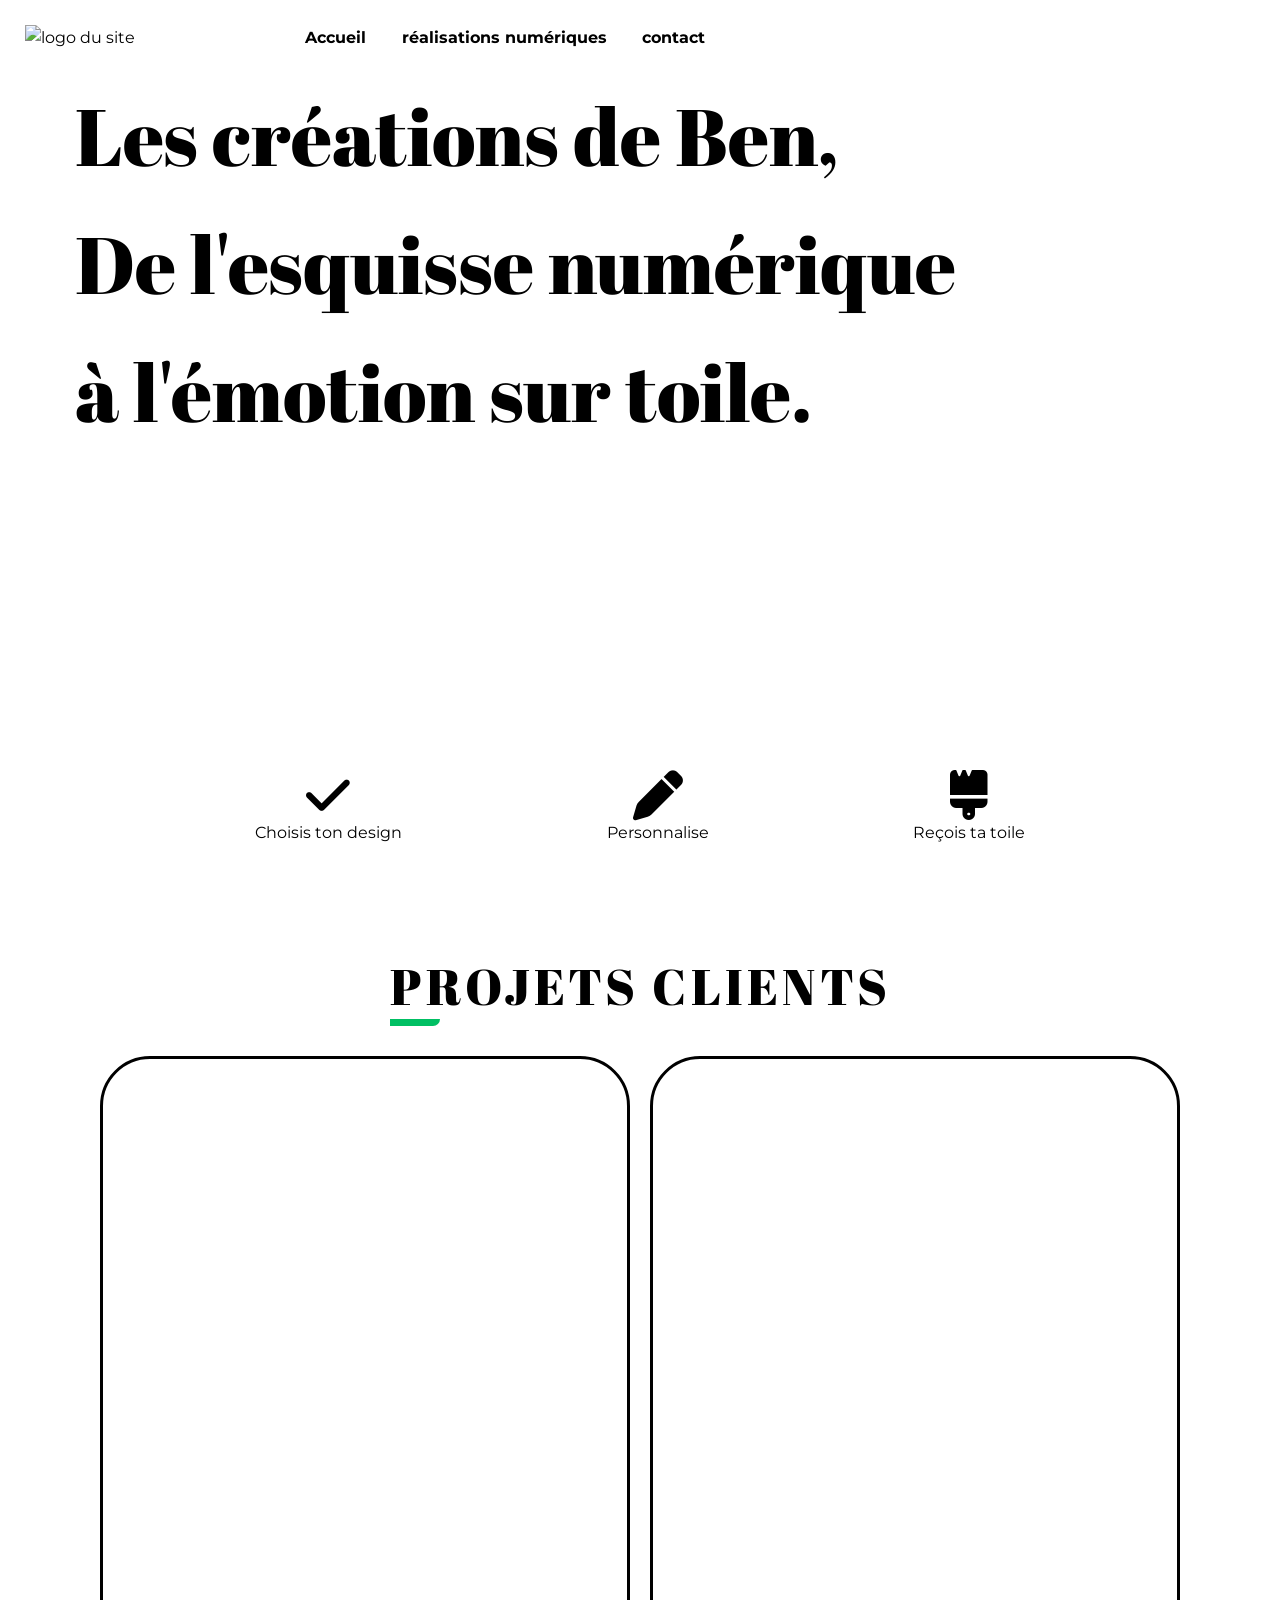
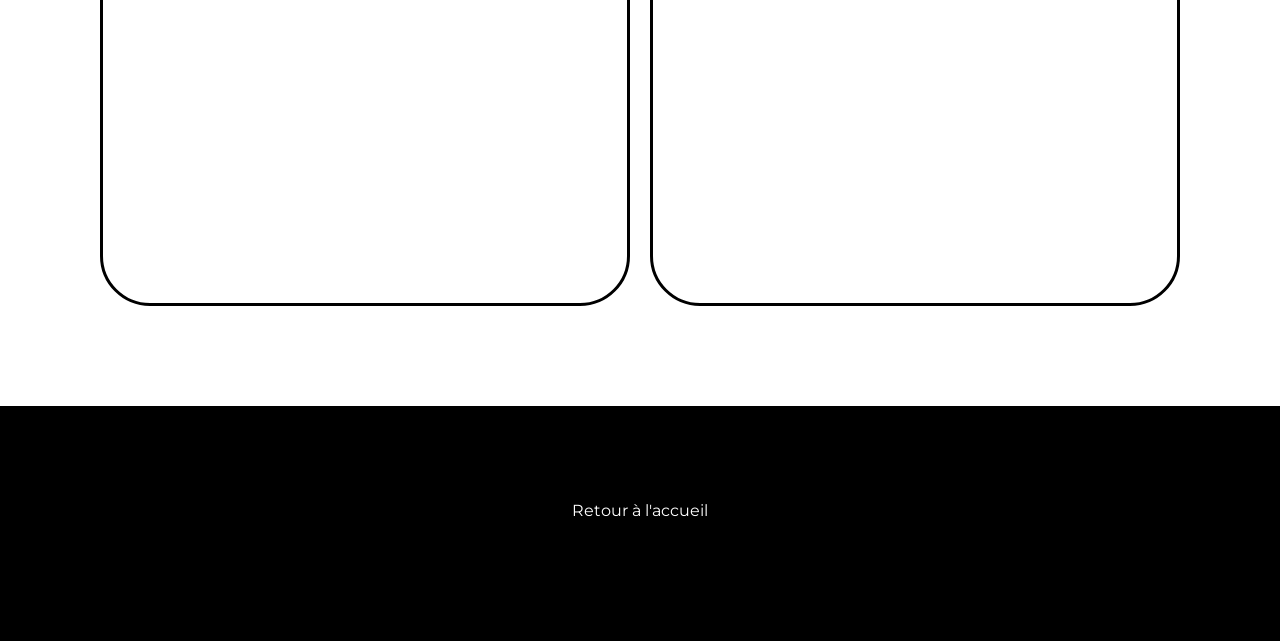
==== index.html @ 36daacd3 "Add files via upload" ====
<!DOCTYPE html>
<html lang="fr">
<head>
        <link rel="stylesheet" href="https://cdnjs.cloudflare.com/ajax/libs/font-awesome/6.5.1/css/all.min.css">
        <link rel="stylesheet" href="style.css"> 
        <title>Les-création-de-Ben</title>
        <meta charset='utf-8'>
        <meta name="viewport" content="width=device-width,initial-scale=1.0">
<body>
    <section class="top-page">
        <header class="header">
             <img src="imgs/logo.png" alt="logo du site">
             <nav class="nav1">
                <li><a href="index.html"> Accueil</a></li>
                <li><a href="real.html"> réalisations numériques</a></li>
                <li><a href="contact.html">contact</a></li>
            </nav>
    </header>
        <div class="landing-page">
               <h1 class="big-title">Les créations de Ben, <br>De l'esquisse numérique <br> à l'émotion sur toile.</h1>
        </div>

    </section>
     
<section class="service">
    <div class="service-item">
        <i class="fa-solid fa-check delivery-icon" style="color: rgb(0, 0, 0);"></i>
        <p>Choisis ton design</p>
    </div>
    <div class="service-item">
        <i class="fa-solid fa-pen delivery-icon" style="color: rgb(0, 0, 0);"></i>
        <p> Personnalise</p>
    </div>
    <div class="service-item">
        <i class="fa-solid fa-brush delivery-icon" style="color: rgb(0, 0, 0);"></i>
        <p>Reçois ta toile</p>
    </div>
</section>

<section class="customer">
    <h2 class="section-title">
        Projets clients
    </h2>
    <div class="customer-pro">
        <a class="toile soleil-toile"> 
            <div class="description">
                <h3>Éclat Solaire</h3>
                 <p>Création numérique sur toile - 2024</p>
    </div>
    </a>
<a  class="toile masque-toile">
    <div class="description">
        <h3>Le masque</h3>
        <p>Création numérique sur toile - 2022</p>
    </div>
</a>
</section>
  <footer class="footer">
        <a href="index.html" class="btn-back">Retour à l'accueil</a>
        <p>&copy; 2026 Les Créations de Ben</p>
    </footer>
</body>
</html>
---- style.css ----
@import url('https://fonts.googleapis.com/css2?family=Montserrat:ital,wght@0,100..900;1,100..900&display=swap');
@import url('https://fonts.googleapis.com/css2?family=Abril+Fatface&family=Montserrat:ital,wght@0,100..900;1,100..900&display=swap');
*{
    font-family: 'Montserrat';
}
body{
    margin: 0px;
     background: url("../imgs/bg.png");

}
/*tete de page*/
header.header{
    display:flex;
    align-items: center;
}
section.top-page{
    height: 80vh;
    background-size: cover;
    padding: 25px;
}
header img {
    width: 250px;
}

/* menu navigation*/

nav.nav1{
    display: flex;
    justify-content: space-between;
    list-style: none;
    width: 400px;
    margin-left: 30px ;

}
.nav1 li a {
    text-decoration: none;
    color: black;
    font-weight: bold;
    transition: 0.3s;
}

.nav1 li a:hover {
    color: #00bf63; /* Couleur au survol */
}

/* Pour enlever les points même si le navigateur force le style <li> */
.nav1 li {
    list-style-type: none;
}


/* landing page*/
.big-title{
    color: black;
    font-family: 'Abril FatFace', cursive ;
    font-size: 80px;
    font-weight: 100;
}
.landing-page{
     padding: 20px 50px;
}

/* services*/
.service{
    display: flex;
    justify-content: space-evenly;
    margin: 50px;
}
.delivery-icon{
    font-size: 50px;
}
.service-item{
    display: flex;
    flex-direction: column;
    align-items: center;

}
/* Projet clients*/
.section-title{
    font-size: 50px;
    font-family: "Abril FatFace", cursive;
    font-weight: 100;
    position: relative;
}
.section-title::before{
    content: "";
    position: absolute;
    background-color: #00bf63;
    width: 50px;
    height: 7px;
    bottom: 0;
    border-bottom-right-radius: 20px;
}
.customer{
    margin: 100px;
}
.customer-pro{
    min-height: 850px;
    display: flex;
    flex-wrap: wrap;
    background-size: cover;
    background-position: center;
    background-repeat: no-repeat;
    background-size: contain;
    gap: 20px; /* Espace entre les deux toiles */
    position: relative;
  
}
.toile{
    flex: 1; /* Chaque image prend la moitié de la place */
    background-size: cover;
    background-position: center;
    transition: transform 0.3s;
    border-radius: 50px;
    border: #000 solid;
    position: relative; /* Indispensable pour placer la description en bas */
    display: block;
    overflow: hidden;
    text-decoration: none; /* Enlève le soulignement du lien */

    
}
.toile:hover {
    transform: scale(1.02); /* Agrandi très légèrement la toile */
    box-shadow: 0 10px 20px rgba(0,0,0,0.2); /* Ajoute une ombre portée */
}
.soleil-toile{
    background-image:url(../imgs/soleil-toile.jpg);
}
.masque-toile{
    background-image:url(../imgs/masque-toile.jpg);
}

.toile-details{
    background-color: #FFFFFFDF;
    position: absolute;
    bottom: 0;

}
    /* Le conteneur de la description */
.description {
    position: absolute;
    bottom: 0;
    left: 0;
    right: 0;
    background: rgba(0, 0, 0, 0.7); /* Fond noir semi-transparent */
    color: white;
    padding: 20px;
    opacity: 0; /* Caché par défaut */
    transition: opacity 0.3s ease;
    text-align: center;
}

/* On affiche la description au survol de la toile */
.toile:hover .description {
    opacity: 1;
}
/* Réal numérique*/
/* --- CONFIGURATION GLOBALE --- */

* {
    margin: 0;
    padding: 0;
    box-sizing: border-box;
}

body {
    font-family: 'Segoe UI', Roboto, sans-serif;
    background-color: var(--bg-dark);
    color: var(--white);
    line-height: 1.6;
    scroll-behavior: smooth;
}



/* Barre de catégories collante */
.sub-nav {
    display: flex;
    justify-content: center;
    gap: 30px;
    padding: 15px;
    background: #1a1a1a;
    position: sticky;
    top: 0;
    z-index: 1000;
    border-bottom: 1px solid #333;
}

.sub-nav a {
    text-decoration: none;
    color:rgb(88, 88, 88) ;
    font-weight: bold;
    font-size: 1rem;
    text-transform: uppercase;
    letter-spacing: 1px;
}

.sub-nav a:hover { color: #00bf63; }

/* --- GRILLE DE LA GALERIE --- */
h2 {
    text-align: center;
    margin: 60px 0 30px;
    font-weight: 300;
    text-transform: uppercase;
    letter-spacing: 4px;
}

.galerie-num {
    display: grid;
    grid-template-columns: repeat(auto-fill, minmax(280px, 1fr));
    gap: 20px;
    padding: 0 5% 40px;
    max-width: 1400px;
    margin: 0 auto;
}

.art-card {
    position: relative;
    background: var(--card-bg);
    border-radius: 50%;
    overflow: hidden;
    aspect-ratio: 1 / 1;
    border: #000 solid 5px;
}

.art-card img {
    width: 100%;
    height: 100%;
    object-fit: cover;
    transition: transform 0.6s cubic-bezier(0.25, 1, 0.5, 1);
}

.art-card:hover img {
    transform: scale(1.1);
}

/* --- OVERLAY --- */
.overlay {
    position: absolute;
    inset: 0;
    background: rgba(0, 0, 0, 0.7);
    display: flex;
    justify-content: center;
    align-items: center;
    opacity: 0;
    transition: opacity 0.4s ease;
}

.art-card:hover .overlay {
    opacity: 1;
}

.overlay span {
    border: 1px solid white;
    padding: 10px 20px;
    color:white;
    font-size: 0.8rem;
    text-transform: uppercase;
}

/* --- FOOTER --- */
.footer {
    text-align: center;
    padding: 80px 20px;
    background: #000;
}

.btn-back {
    display: inline-block;
    padding: 12px 30px;
    border: 1px solid var(--accent);
    color: white;
    text-decoration: none;
    border-radius: 2px;
    transition: 0.3s;
}

.btn-back:hover {
    background: var(--accent);
    color: #000;
}

/* --- RESPONSIVE --- */
@media (max-width: 768px) {
    .nav1 { display: none; } /* On cache le menu haut sur mobile pour simplifier */
    .galerie-num { grid-template-columns: repeat(auto-fill, minmax(160px, 1fr)); gap: 10px; }
}

/*contact/

/* --- PAGE CONTACT --- */
.contact-container {
    max-width: 900px;
    margin: 0 auto;
    padding: 40px 5%;
    text-align: center;
}

.contact-intro {
    color: var(--gray);
    margin-bottom: 40px;
}

.contact-flex {
    display: flex;
    gap: 50px;
    text-align: left;
    background: var(--card-bg);
    padding: 30px;
    border-radius: 8px;
}

/* Formulaire */
.contact-form {
    flex: 2;
}

.form-group {
    margin-bottom: 20px;
}

.form-group label {
    display: block;
    margin-bottom: 5px;
    font-size: 0.9rem;
    color: var(--accent);
}

.form-group input, 
.form-group textarea {
    width: 100%;
    padding: 12px;
    background: #2a2a2a;
    border: 1px solid #444;
    color: white;
    border-radius: 4px;
    font-family: inherit;
}

.btn-submit {
    background: var(--accent);
    color: #000;
    border: none;
    padding: 12px 25px;
    font-weight: bold;
    cursor: pointer;
    border-radius: 4px;
    transition: 0.3s;
}

.btn-submit:hover {
    background: white;
}

/* Infos de droite */
.contact-info {
    flex: 1;
    border-left: 1px solid #333;
    padding-left: 30px;
}

.contact-info h3 {
    margin-bottom: 20px;
    font-size: 1.2rem;
}

.social-links {
    display: flex;
    flex-direction: column;
    gap: 15px;
}

.social-links a {
    color: rgb(0, 0, 0);
    text-decoration: none;
    font-size: 1rem;
    transition: 0.3s;
}

.social-links a:hover {
    color: #00bf63;
}

.social-links i {
    margin-right: 10px;
    color: var(--accent);
}

/* Mobile */
@media (max-width: 768px) {
    .contact-flex {
        flex-direction: column;
    }
    .contact-info {
        border-left: none;
        border-top: 1px solid #333;
        padding-left: 0;
        padding-top: 30px;
    }
}
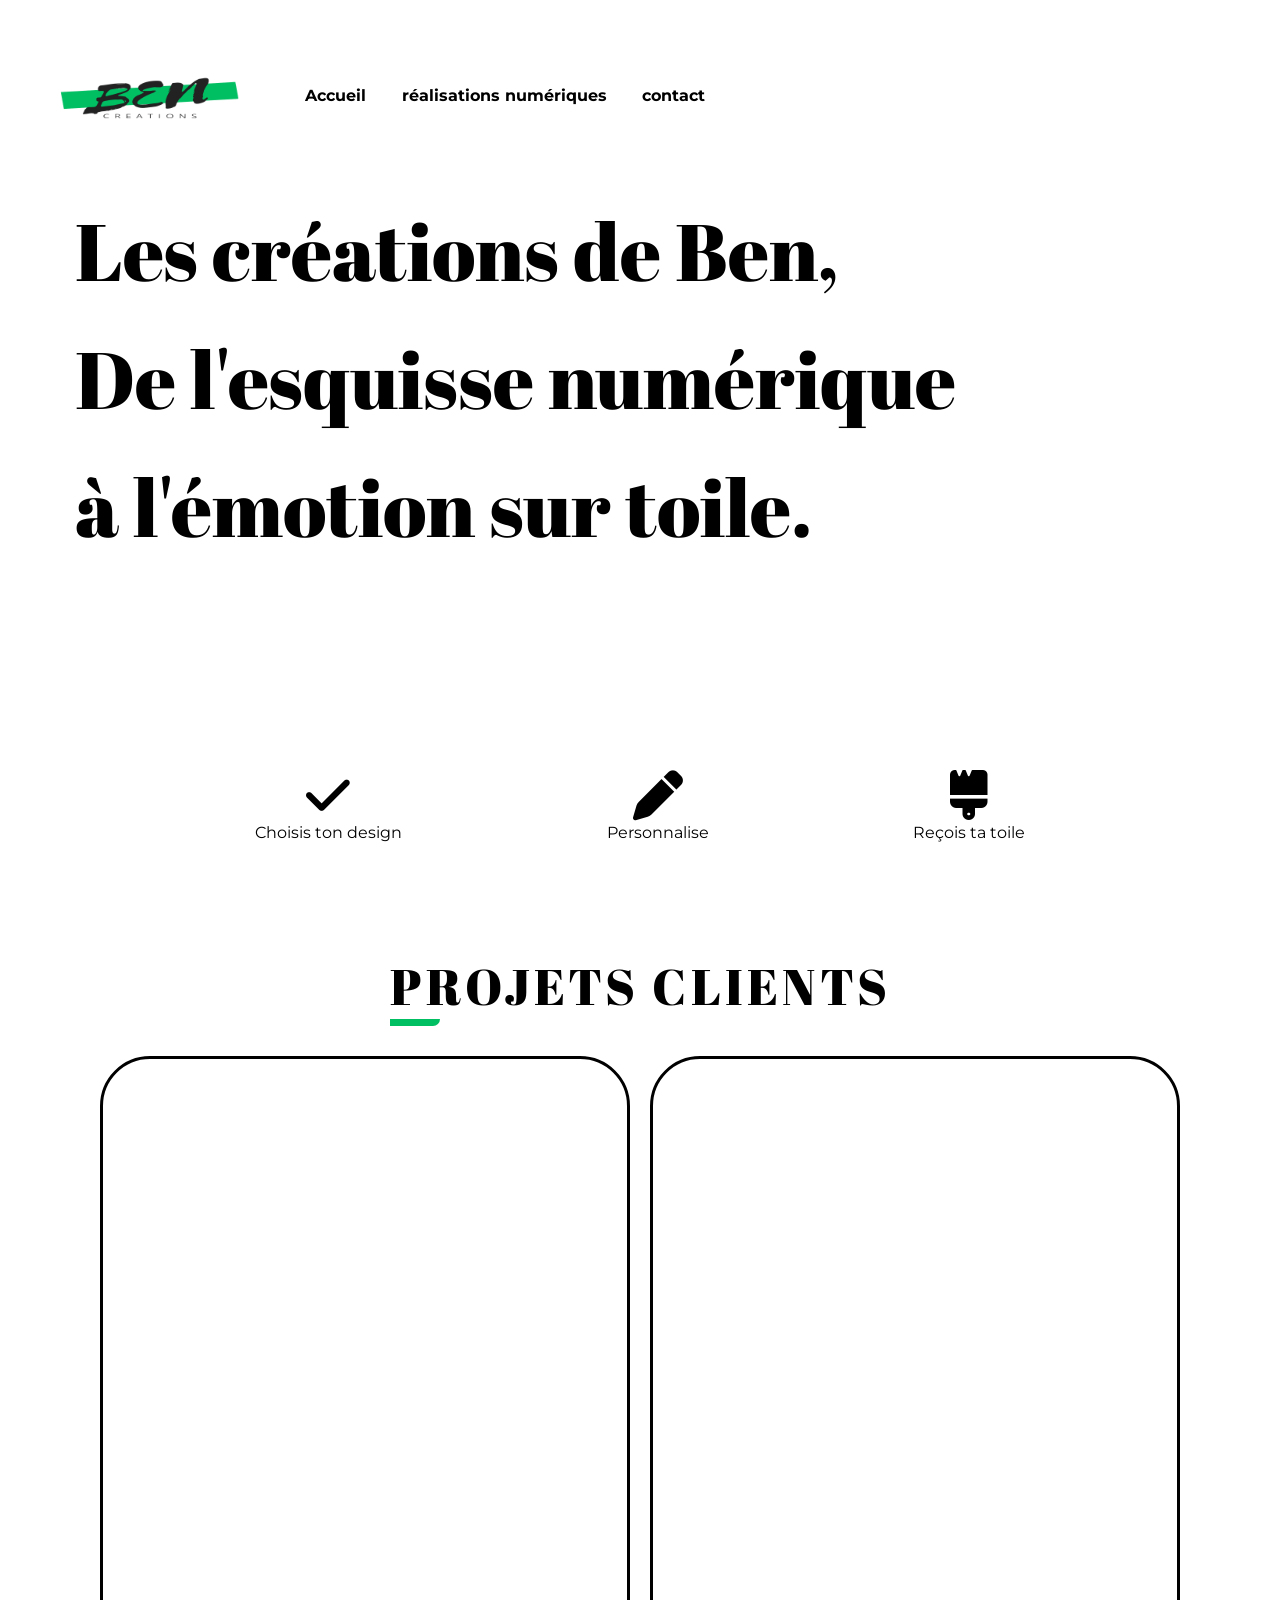
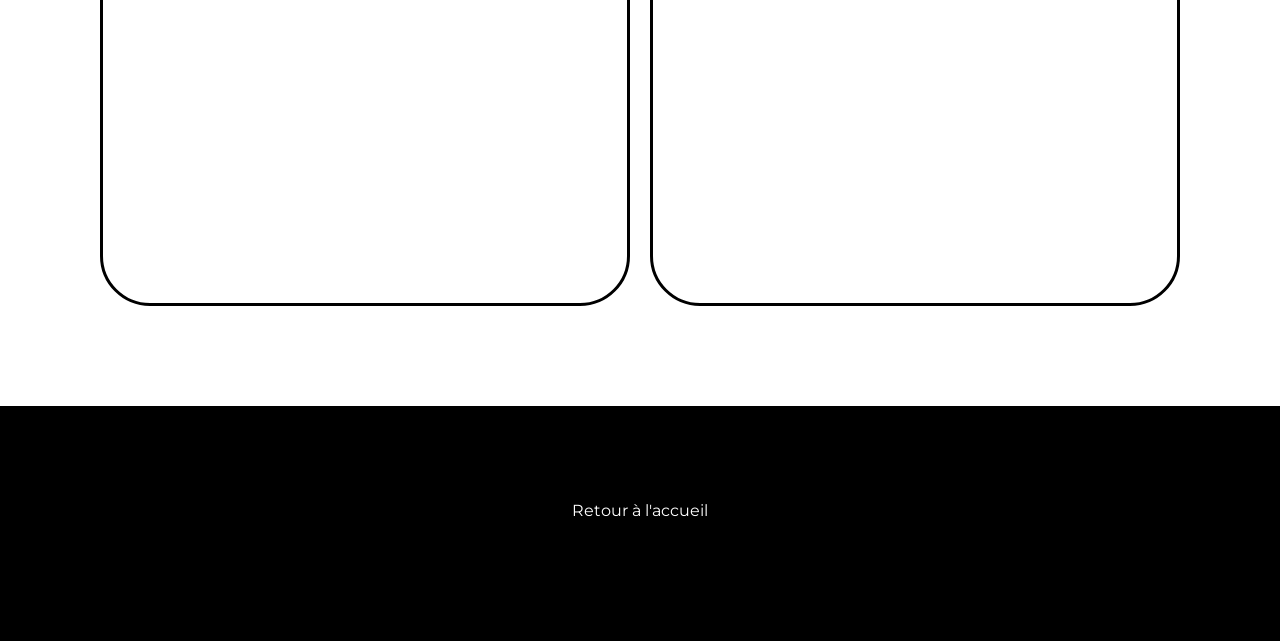
==== commit 9c80f38b: "Add files via upload" ====
--- a/index.html
+++ b/index.html
@@ -9,7 +9,7 @@
 <body>
     <section class="top-page">
         <header class="header">
-             <img src="imgs/logo.png" alt="logo du site">
+             <img src="logo.png" alt="logo du site">
              <nav class="nav1">
                 <li><a href="index.html"> Accueil</a></li>
                 <li><a href="real.html"> réalisations numériques</a></li>
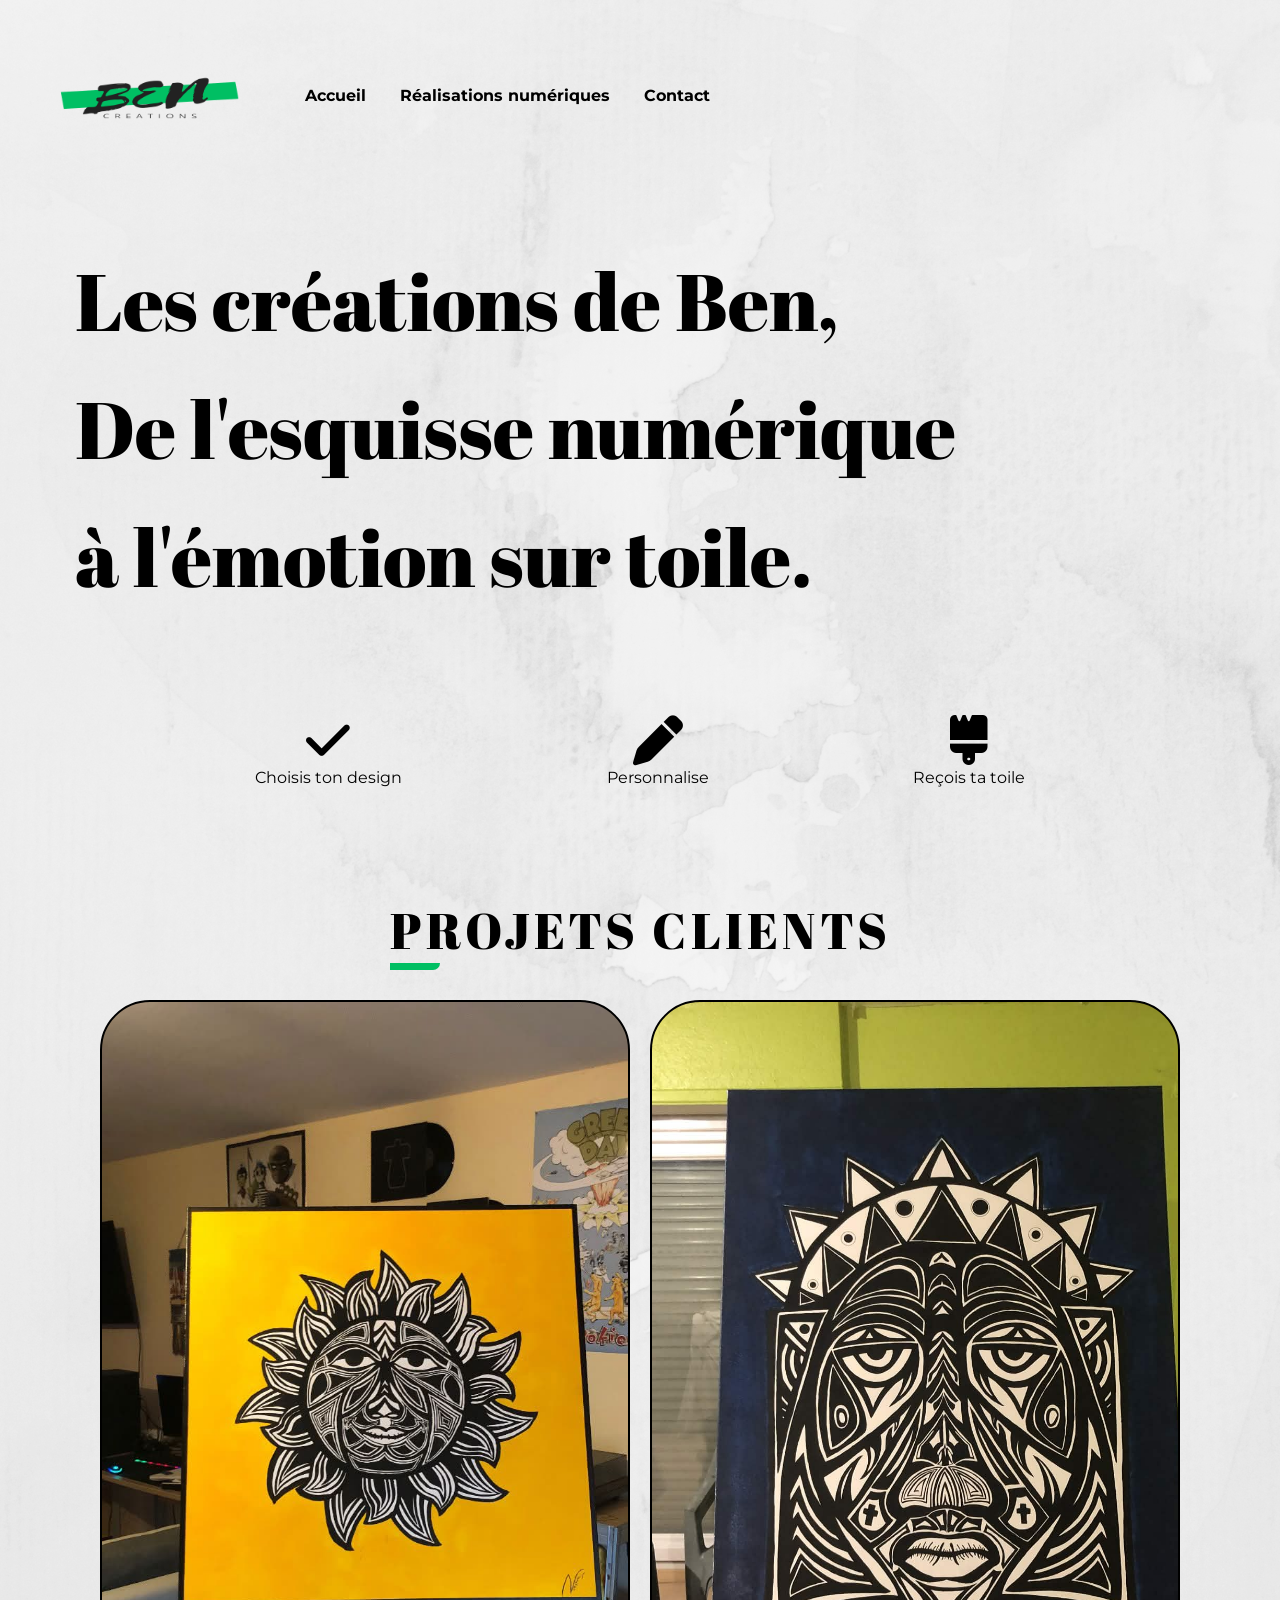
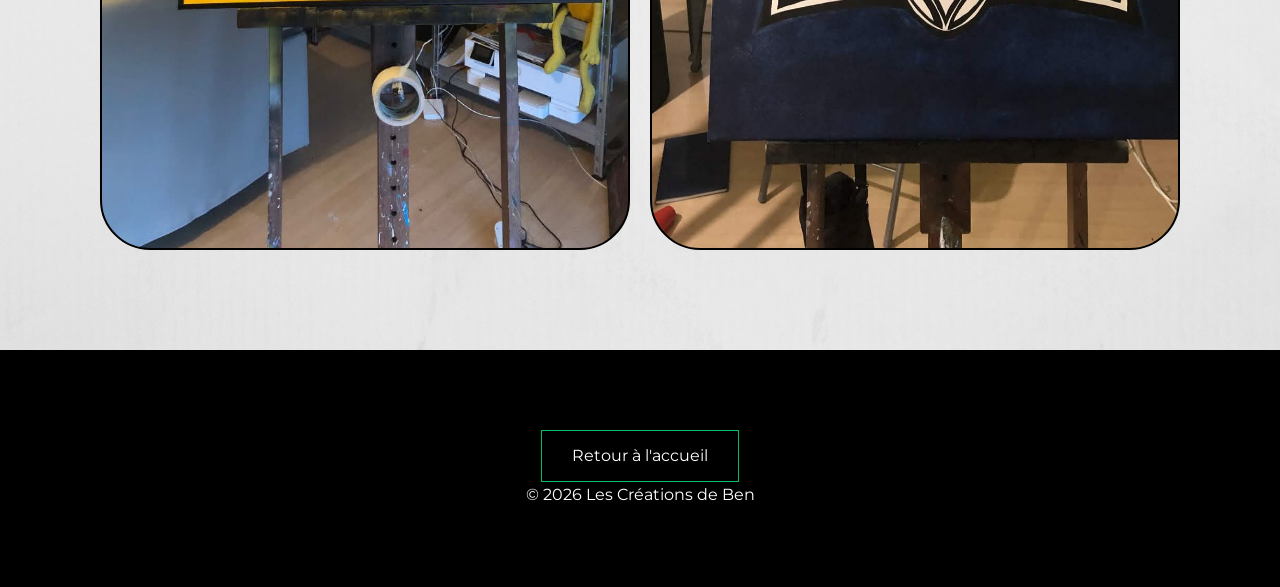
==== commit 3deb47a4: "Add files via upload" ====
--- a/index.html
+++ b/index.html
@@ -1,63 +1,65 @@
 <!DOCTYPE html>
 <html lang="fr">
 <head>
-        <link rel="stylesheet" href="https://cdnjs.cloudflare.com/ajax/libs/font-awesome/6.5.1/css/all.min.css">
-        <link rel="stylesheet" href="style.css"> 
-        <title>Les-création-de-Ben</title>
-        <meta charset='utf-8'>
-        <meta name="viewport" content="width=device-width,initial-scale=1.0">
-<body>
-    <section class="top-page">
-        <header class="header">
-             <img src="logo.png" alt="logo du site">
-             <nav class="nav1">
-                <li><a href="index.html"> Accueil</a></li>
-                <li><a href="real.html"> réalisations numériques</a></li>
-                <li><a href="contact.html">contact</a></li>
-            </nav>
+    <meta charset='utf-8'>
+    <meta name="viewport" content="width=device-width, initial-scale=1.0">
+    <title>Les Créations de Ben</title>
+    <link rel="stylesheet" href="https://cdnjs.cloudflare.com/ajax/libs/font-awesome/6.5.1/css/all.min.css">
+    <link rel="stylesheet" href="style.css"> 
+</head> <body>
+
+    <header class="header">
+        <img src="logo.png" alt="Logo Les Créations de Ben">
+        <nav class="nav1">
+            <ul> <li><a href="index.html">Accueil</a></li>
+                <li><a href="real.html">Réalisations numériques</a></li>
+                <li><a href="contact.html">Contact</a></li>
+            </ul>
+        </nav>
     </header>
-        <div class="landing-page">
-               <h1 class="big-title">Les créations de Ben, <br>De l'esquisse numérique <br> à l'émotion sur toile.</h1>
-        </div>
 
-    </section>
-     
-<section class="service">
-    <div class="service-item">
-        <i class="fa-solid fa-check delivery-icon" style="color: rgb(0, 0, 0);"></i>
-        <p>Choisis ton design</p>
-    </div>
-    <div class="service-item">
-        <i class="fa-solid fa-pen delivery-icon" style="color: rgb(0, 0, 0);"></i>
-        <p> Personnalise</p>
-    </div>
-    <div class="service-item">
-        <i class="fa-solid fa-brush delivery-icon" style="color: rgb(0, 0, 0);"></i>
-        <p>Reçois ta toile</p>
-    </div>
-</section>
+    <main> <section class="top-page">
+            <div class="landing-page">
+                <h1 class="big-title">Les créations de Ben, <br>De l'esquisse numérique <br> à l'émotion sur toile.</h1>
+            </div>
+        </section>
+         
+        <section class="service">
+            <div class="service-item">
+                <i class="fa-solid fa-check delivery-icon" aria-hidden="true"></i>
+                <p>Choisis ton design</p>
+            </div>
+            <div class="service-item">
+                <i class="fa-solid fa-pen delivery-icon" aria-hidden="true"></i>
+                <p>Personnalise</p>
+            </div>
+            <div class="service-item">
+                <i class="fa-solid fa-brush delivery-icon" aria-hidden="true"></i>
+                <p>Reçois ta toile</p>
+            </div>
+        </section>
 
-<section class="customer">
-    <h2 class="section-title">
-        Projets clients
-    </h2>
-    <div class="customer-pro">
-        <a class="toile soleil-toile"> 
-            <div class="description">
-                <h3>Éclat Solaire</h3>
-                 <p>Création numérique sur toile - 2024</p>
-    </div>
-    </a>
-<a  class="toile masque-toile">
-    <div class="description">
-        <h3>Le masque</h3>
-        <p>Création numérique sur toile - 2022</p>
-    </div>
-</a>
-</section>
-  <footer class="footer">
+        <section class="customer">
+            <h2 class="section-title">Projets clients</h2>
+            <div class="customer-pro">
+                <a href="#" class="toile soleil-toile"> 
+                    <div class="description">
+                        <h3>Éclat Solaire</h3>
+                        <p>Création numérique sur toile - 2024</p>
+                    </div>
+                </a> <a href="#" class="toile masque-toile">
+                    <div class="description">
+                        <h3>Le masque</h3>
+                        <p>Création numérique sur toile - 2022</p>
+                    </div>
+                </a> </div>
+        </section>
+    </main>
+
+    <footer class="footer">
         <a href="index.html" class="btn-back">Retour à l'accueil</a>
         <p>&copy; 2026 Les Créations de Ben</p>
     </footer>
+
 </body>
 </html>
--- a/style.css
+++ b/style.css
@@ -1,37 +1,59 @@
+/* ==========================================
+   1. VARIABLES & POLICES
+   ========================================== */
 @import url('https://fonts.googleapis.com/css2?family=Montserrat:ital,wght@0,100..900;1,100..900&display=swap');
-@import url('https://fonts.googleapis.com/css2?family=Abril+Fatface&family=Montserrat:ital,wght@0,100..900;1,100..900&display=swap');
-*{
-    font-family: 'Montserrat';
-}
-body{
-    margin: 0px;
-     background: url("../imgs/bg.png");
-
-}
-/*tete de page*/
-header.header{
-    display:flex;
+@import url('https://fonts.googleapis.com/css2?family=Abril+Fatface&display=swap');
+
+:root {
+    --accent: #00bf63;
+    --bg-dark: #1a1a1a;
+    --white: #ffffff;
+    --card-bg: #2a2a2a;
+    --gray: #888888;
+}
+
+* {
+    margin: 0;
+    padding: 0;
+    box-sizing: border-box;
+    font-family: 'Montserrat', sans-serif;
+}
+
+body {
+    background: url("bg.png");
+    color: black;
+    line-height: 1.6;
+    scroll-behavior: smooth;
+}
+
+/* ==========================================
+   2. HEADER & NAVIGATION (index/real/contact)
+   ========================================== */
+header.header {
+    display: flex;
     align-items: center;
-}
-section.top-page{
-    height: 80vh;
-    background-size: cover;
     padding: 25px;
 }
+
 header img {
     width: 250px;
 }
 
-/* menu navigation*/
-
-nav.nav1{
+nav.nav1 {
     display: flex;
     justify-content: space-between;
     list-style: none;
+}
+
+.nav1 li {
+    list-style-type: none;
+    display: inline ;
     width: 400px;
-    margin-left: 30px ;
-
-}
+    margin-left: 30px;
+    
+
+}
+
 .nav1 li a {
     text-decoration: none;
     color: black;
@@ -40,141 +62,122 @@
 }
 
 .nav1 li a:hover {
-    color: #00bf63; /* Couleur au survol */
-}
-
-/* Pour enlever les points même si le navigateur force le style <li> */
-.nav1 li {
-    list-style-type: none;
-}
-
-
-/* landing page*/
-.big-title{
-    color: black;
-    font-family: 'Abril FatFace', cursive ;
+    color: #00bf63;
+}
+
+/* ==========================================
+   3. PAGE D'ACCUEIL (Index)
+   ========================================== */
+.top-page {
+    display: flex;
+    align-items: center;      
+    justify-content: flex-start; 
+    background-size: cover;
+    padding: 25px;
+}
+.top-page-content{
+    display: flex;
+    align-items: center;      
+    justify-content: flex-start; 
+    background-size: cover;
+    padding: 25px;
+}
+
+.landing-page {
+    padding: 20px 50px;
+}
+
+.big-title {
+    font-family: 'Abril Fatface', cursive;
     font-size: 80px;
     font-weight: 100;
 }
-.landing-page{
-     padding: 20px 50px;
-}
-
-/* services*/
-.service{
+
+/* Services */
+.service {
     display: flex;
     justify-content: space-evenly;
     margin: 50px;
 }
-.delivery-icon{
-    font-size: 50px;
-}
-.service-item{
+
+.service-item {
     display: flex;
     flex-direction: column;
     align-items: center;
-
-}
-/* Projet clients*/
-.section-title{
+}
+
+.delivery-icon {
     font-size: 50px;
-    font-family: "Abril FatFace", cursive;
+}
+
+/* Projets clients */
+.customer {
+    margin: 100px;
+}
+
+.section-title {
+    font-size: 50px;
+    font-family: "Abril Fatface", cursive;
     font-weight: 100;
     position: relative;
 }
-.section-title::before{
+
+.section-title::before {
     content: "";
     position: absolute;
-    background-color: #00bf63;
+    background-color: var(--accent);
     width: 50px;
     height: 7px;
     bottom: 0;
     border-bottom-right-radius: 20px;
 }
-.customer{
-    margin: 100px;
-}
-.customer-pro{
+
+.customer-pro {
     min-height: 850px;
     display: flex;
     flex-wrap: wrap;
+    gap: 20px;
+}
+
+.toile {
+    flex: 1;
     background-size: cover;
     background-position: center;
-    background-repeat: no-repeat;
-    background-size: contain;
-    gap: 20px; /* Espace entre les deux toiles */
+    border-radius: 50px;
+    border: 2px solid #000;
     position: relative;
-  
-}
-.toile{
-    flex: 1; /* Chaque image prend la moitié de la place */
-    background-size: cover;
-    background-position: center;
-    transition: transform 0.3s;
-    border-radius: 50px;
-    border: #000 solid;
-    position: relative; /* Indispensable pour placer la description en bas */
     display: block;
     overflow: hidden;
-    text-decoration: none; /* Enlève le soulignement du lien */
-
-    
-}
+    text-decoration: none;
+    transition: transform 0.3s;
+}
+
 .toile:hover {
-    transform: scale(1.02); /* Agrandi très légèrement la toile */
-    box-shadow: 0 10px 20px rgba(0,0,0,0.2); /* Ajoute une ombre portée */
-}
-.soleil-toile{
-    background-image:url(../imgs/soleil-toile.jpg);
-}
-.masque-toile{
-    background-image:url(../imgs/masque-toile.jpg);
-}
-
-.toile-details{
-    background-color: #FFFFFFDF;
-    position: absolute;
-    bottom: 0;
-
-}
-    /* Le conteneur de la description */
+    transform: scale(1.02);
+    box-shadow: 0 10px 20px rgba(0,0,0,0.2);
+}
+
+.soleil-toile { background-image: url("soleil-toile.webp"); }
+.masque-toile { background-image: url("masque-toile.webp"); }
+
 .description {
     position: absolute;
-    bottom: 0;
-    left: 0;
-    right: 0;
-    background: rgba(0, 0, 0, 0.7); /* Fond noir semi-transparent */
+    bottom: 0; left: 0; right: 0;
+    background: rgba(0, 0, 0, 0.7);
     color: white;
     padding: 20px;
-    opacity: 0; /* Caché par défaut */
+    opacity: 0;
     transition: opacity 0.3s ease;
     text-align: center;
 }
 
-/* On affiche la description au survol de la toile */
 .toile:hover .description {
     opacity: 1;
 }
-/* Réal numérique*/
-/* --- CONFIGURATION GLOBALE --- */
-
-* {
-    margin: 0;
-    padding: 0;
-    box-sizing: border-box;
-}
-
-body {
-    font-family: 'Segoe UI', Roboto, sans-serif;
-    background-color: var(--bg-dark);
-    color: var(--white);
-    line-height: 1.6;
-    scroll-behavior: smooth;
-}
-
-
-
-/* Barre de catégories collante */
+
+/* ==========================================
+   4. RÉALISATIONS NUMÉRIQUES (Galerie)
+   ========================================== */
 .sub-nav {
     display: flex;
     justify-content: center;
@@ -189,16 +192,13 @@
 
 .sub-nav a {
     text-decoration: none;
-    color:rgb(88, 88, 88) ;
+    color: #585858;
     font-weight: bold;
-    font-size: 1rem;
     text-transform: uppercase;
-    letter-spacing: 1px;
-}
-
-.sub-nav a:hover { color: #00bf63; }
-
-/* --- GRILLE DE LA GALERIE --- */
+}
+
+.sub-nav a:hover { color: var(--accent); }
+
 h2 {
     text-align: center;
     margin: 60px 0 30px;
@@ -218,11 +218,10 @@
 
 .art-card {
     position: relative;
-    background: var(--card-bg);
     border-radius: 50%;
     overflow: hidden;
     aspect-ratio: 1 / 1;
-    border: #000 solid 5px;
+    border: 5px solid #000;
 }
 
 .art-card img {
@@ -232,11 +231,8 @@
     transition: transform 0.6s cubic-bezier(0.25, 1, 0.5, 1);
 }
 
-.art-card:hover img {
-    transform: scale(1.1);
-}
-
-/* --- OVERLAY --- */
+.art-card:hover img { transform: scale(1.1); }
+
 .overlay {
     position: absolute;
     inset: 0;
@@ -248,49 +244,17 @@
     transition: opacity 0.4s ease;
 }
 
-.art-card:hover .overlay {
-    opacity: 1;
-}
+.art-card:hover .overlay { opacity: 1; }
 
 .overlay span {
     border: 1px solid white;
     padding: 10px 20px;
-    color:white;
-    font-size: 0.8rem;
-    text-transform: uppercase;
-}
-
-/* --- FOOTER --- */
-.footer {
-    text-align: center;
-    padding: 80px 20px;
-    background: #000;
-}
-
-.btn-back {
-    display: inline-block;
-    padding: 12px 30px;
-    border: 1px solid var(--accent);
-    color: white;
-    text-decoration: none;
-    border-radius: 2px;
-    transition: 0.3s;
-}
-
-.btn-back:hover {
-    background: var(--accent);
-    color: #000;
-}
-
-/* --- RESPONSIVE --- */
-@media (max-width: 768px) {
-    .nav1 { display: none; } /* On cache le menu haut sur mobile pour simplifier */
-    .galerie-num { grid-template-columns: repeat(auto-fill, minmax(160px, 1fr)); gap: 10px; }
-}
-
-/*contact/
-
-/* --- PAGE CONTACT --- */
+    color: white;
+}
+
+/* ==========================================
+   5. PAGE CONTACT
+   ========================================== */
 .contact-container {
     max-width: 900px;
     margin: 0 auto;
@@ -298,11 +262,6 @@
     text-align: center;
 }
 
-.contact-intro {
-    color: var(--gray);
-    margin-bottom: 40px;
-}
-
 .contact-flex {
     display: flex;
     gap: 50px;
@@ -310,33 +269,25 @@
     background: var(--card-bg);
     padding: 30px;
     border-radius: 8px;
-}
-
-/* Formulaire */
-.contact-form {
-    flex: 2;
-}
-
-.form-group {
-    margin-bottom: 20px;
-}
+    color: white;
+}
+
+.contact-form { flex: 2; }
+
+.form-group { margin-bottom: 20px; }
 
 .form-group label {
     display: block;
     margin-bottom: 5px;
-    font-size: 0.9rem;
     color: var(--accent);
 }
 
-.form-group input, 
-.form-group textarea {
+.form-group input, .form-group textarea {
     width: 100%;
     padding: 12px;
     background: #2a2a2a;
     border: 1px solid #444;
     color: white;
-    border-radius: 4px;
-    font-family: inherit;
 }
 
 .btn-submit {
@@ -346,26 +297,14 @@
     padding: 12px 25px;
     font-weight: bold;
     cursor: pointer;
-    border-radius: 4px;
-    transition: 0.3s;
-}
-
-.btn-submit:hover {
-    background: white;
-}
-
-/* Infos de droite */
+}
+
 .contact-info {
     flex: 1;
     border-left: 1px solid #333;
     padding-left: 30px;
 }
 
-.contact-info h3 {
-    margin-bottom: 20px;
-    font-size: 1.2rem;
-}
-
 .social-links {
     display: flex;
     flex-direction: column;
@@ -373,30 +312,55 @@
 }
 
 .social-links a {
-    color: rgb(0, 0, 0);
-    text-decoration: none;
-    font-size: 1rem;
-    transition: 0.3s;
-}
-
-.social-links a:hover {
-    color: #00bf63;
-}
-
-.social-links i {
-    margin-right: 10px;
-    color: var(--accent);
-}
-
-/* Mobile */
-@media (max-width: 768px) {
-    .contact-flex {
-        flex-direction: column;
+    color: white;
+    text-decoration: none;
+}
+
+/* ==========================================
+   6. FOOTER
+   ========================================== */
+.footer {
+    text-align: center;
+    padding: 80px 20px;
+    background: #000;
+    color: white;
+}
+
+.btn-back {
+    display: inline-block;
+    padding: 12px 30px;
+    border: 1px solid var(--accent);
+    color: white;
+    text-decoration: none;
+}
+
+/* ==========================================
+   7. RESPONSIVE
+   ========================================== */
+@media screen and (max-width: 900px) {
+    header.header { flex-direction: column !important; }
+    nav.nav1 { width: auto !important; margin-left: 0 !important; }
+    .big-title { font-size: 45px !important; }
+    .service { flex-direction: column; }
+    .customer-pro { flex-direction: column; }
+}
+
+@media screen and (max-width: 600px) {
+    .galerie-num { grid-template-columns: repeat(2, 1fr) !important; }
+    .contact-flex { flex-direction: column; }
+    .contact-info { border-left: none; border-top: 1px solid #333; padding-top: 20px; }
+}
+@media screen and (max-width: 768px) {
+    /* Sur mobile, on empile ou on réduit les écarts */
+    .top-page {
+        flex-direction: column; /* Met le nav sous le logo si c'est trop serré */
+        height: auto;
+        text-align: center;
     }
-    .contact-info {
-        border-left: none;
-        border-top: 1px solid #333;
-        padding-left: 0;
-        padding-top: 30px;
+    .top-page-content{
+        flex-direction: column; /* Met le nav sous le logo si c'est trop serré */
+        height: auto;
+        text-align: center;
+
     }
 }
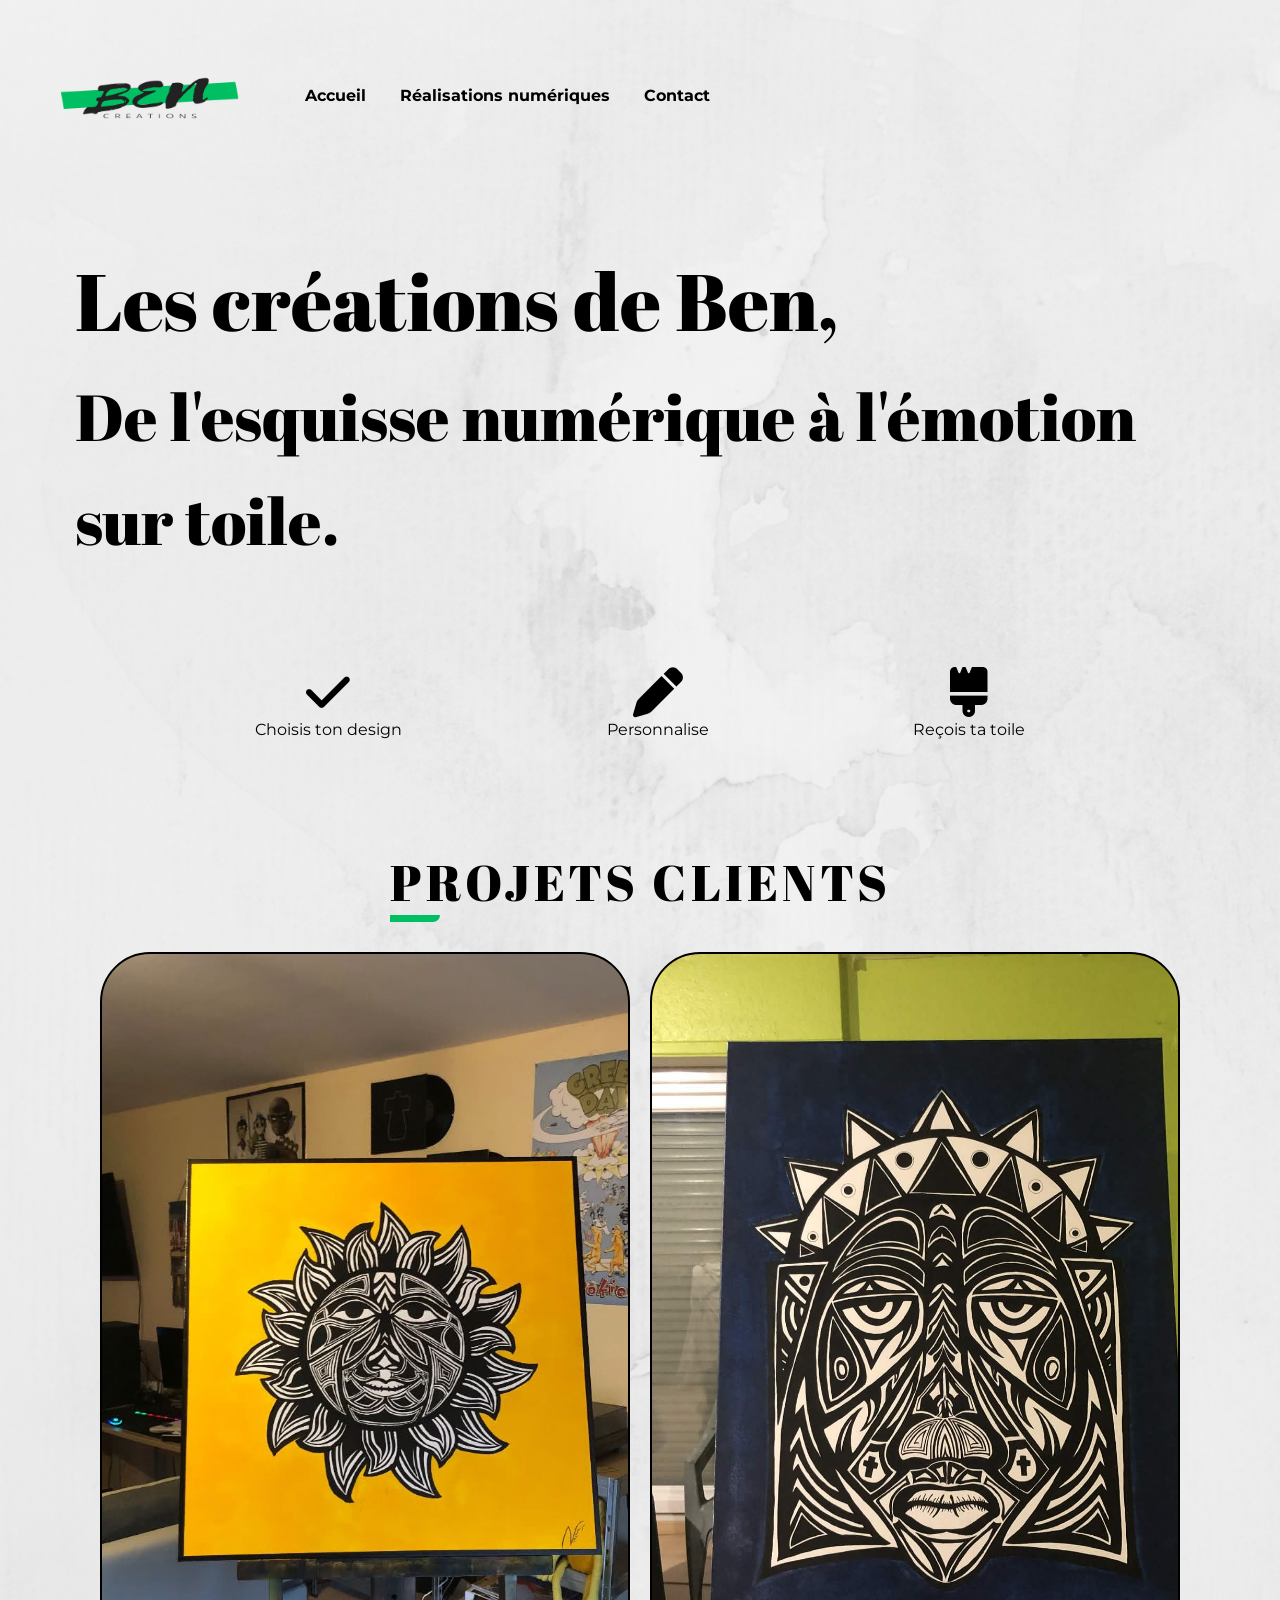
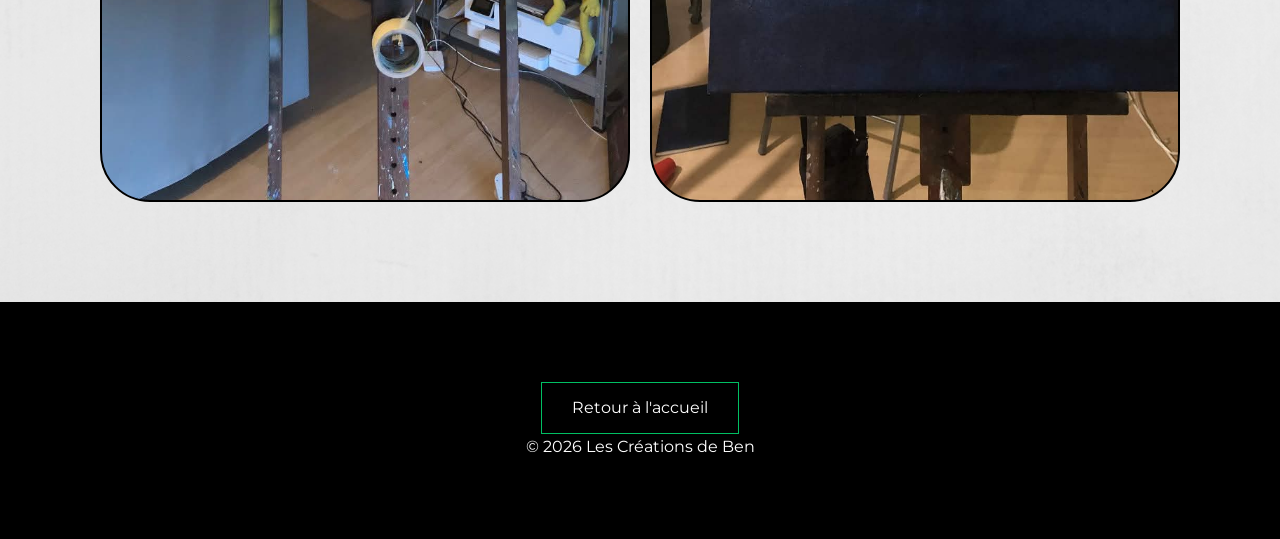
==== commit caf61c7e: "Add files via upload" ====
--- a/index.html
+++ b/index.html
@@ -20,7 +20,8 @@
 
     <main> <section class="top-page">
             <div class="landing-page">
-                <h1 class="big-title">Les créations de Ben, <br>De l'esquisse numérique <br> à l'émotion sur toile.</h1>
+                <h1 class="big-title">Les créations de Ben, </h1>
+                <p class="p-title">De l'esquisse numérique à l'émotion sur toile.</p>
             </div>
         </section>
          
--- a/style.css
+++ b/style.css
@@ -21,6 +21,7 @@
 
 body {
     background: url("bg.png");
+    background-size: cover;
     color: black;
     line-height: 1.6;
     scroll-behavior: smooth;
@@ -91,6 +92,11 @@
     font-family: 'Abril Fatface', cursive;
     font-size: 80px;
     font-weight: 100;
+}
+.p-title{
+    font-family: 'Abril Fatface', cursive;
+    font-size: 65px;
+
 }
 
 /* Services */
@@ -344,6 +350,24 @@
     .service { flex-direction: column; }
     .customer-pro { flex-direction: column; }
 }
+@media (max-width: 300px) {
+    h1, .big-title{ 
+        font-size: 1.8rem; 
+        word-wrap: break-word; 
+        width: 100%;
+        padding: 0 10px;
+        box-sizing: border-box; 
+    }
+}
+@media screen and (max-width: 300px) { 
+    .p-title{
+font-size: 1.8rem; 
+        word-wrap: break-word; 
+        width: 100%;
+        padding: 0 10px;
+        box-sizing: border-box;
+    }
+}
 
 @media screen and (max-width: 600px) {
     .galerie-num { grid-template-columns: repeat(2, 1fr) !important; }
@@ -351,16 +375,36 @@
     .contact-info { border-left: none; border-top: 1px solid #333; padding-top: 20px; }
 }
 @media screen and (max-width: 768px) {
-    /* Sur mobile, on empile ou on réduit les écarts */
+    
     .top-page {
-        flex-direction: column; /* Met le nav sous le logo si c'est trop serré */
+        flex-direction: column; 
         height: auto;
         text-align: center;
     }
     .top-page-content{
-        flex-direction: column; /* Met le nav sous le logo si c'est trop serré */
+        flex-direction: column;
         height: auto;
         text-align: center;
 
     }
+}
+@media (max-width: 480px) {
+    nav {
+        width: 100%;
+        display: flex;
+        flex-direction: column; 
+        align-items: center;
+    }
+
+    nav ul {
+        padding: 0;
+        display: flex;
+        flex-direction: row; 
+        flex-wrap: wrap; 
+        justify-content: center;
+    }
+
+    nav li {
+        margin: 5px;
+    }
 }
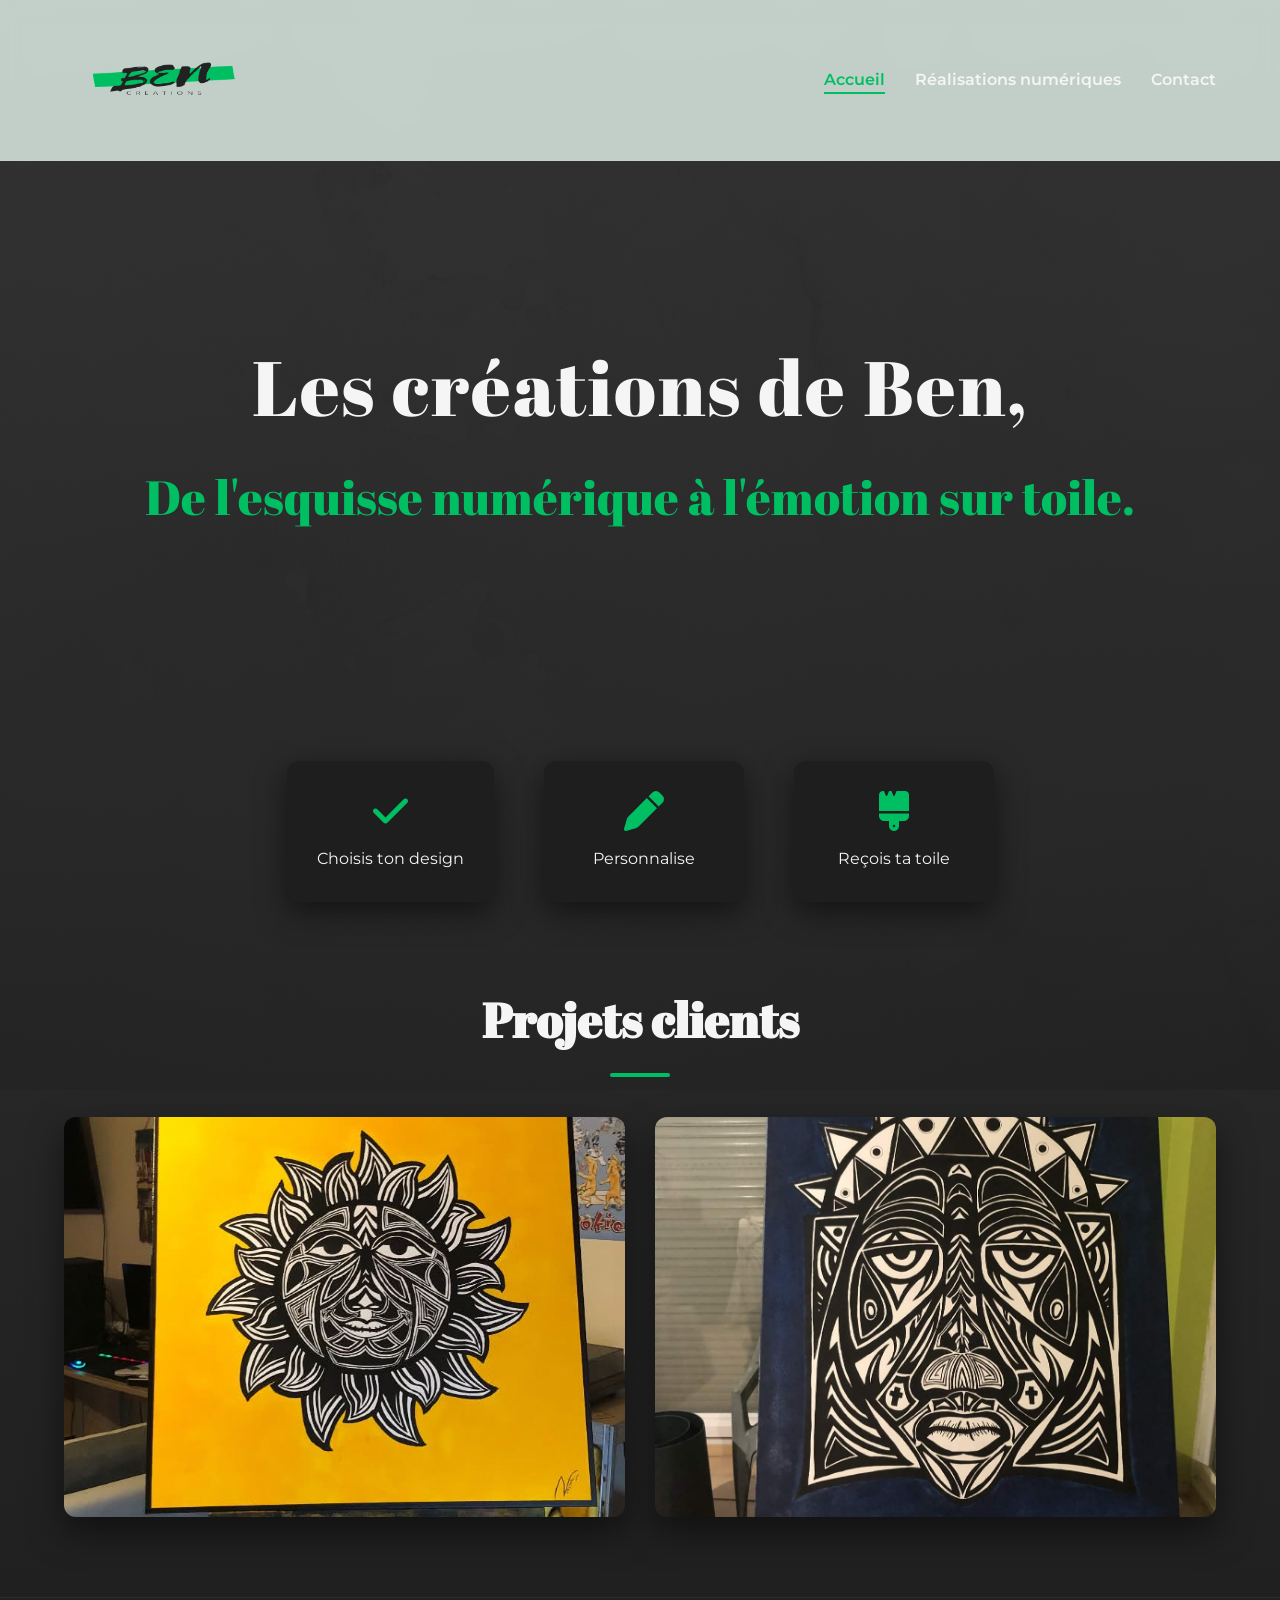
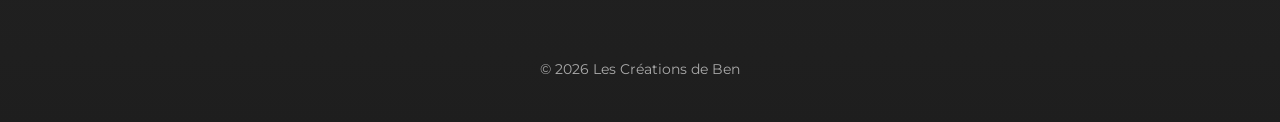
==== commit ec7864fc: "Add files via upload" ====
--- a/index.html
+++ b/index.html
@@ -6,21 +6,25 @@
     <title>Les Créations de Ben</title>
     <link rel="stylesheet" href="https://cdnjs.cloudflare.com/ajax/libs/font-awesome/6.5.1/css/all.min.css">
     <link rel="stylesheet" href="style.css"> 
-</head> <body>
-
+</head> 
+<body>
     <header class="header">
-        <img src="logo.png" alt="Logo Les Créations de Ben">
+        <div class="logo-container">
+            <img src="logo.png" alt="Logo Les Créations de Ben">
+        </div>
         <nav class="nav1">
-            <ul> <li><a href="index.html">Accueil</a></li>
+            <ul> 
+                <li><a href="index.html" class="active">Accueil</a></li>
                 <li><a href="real.html">Réalisations numériques</a></li>
                 <li><a href="contact.html">Contact</a></li>
             </ul>
         </nav>
     </header>
 
-    <main> <section class="top-page">
+    <main> 
+        <section class="top-page">
             <div class="landing-page">
-                <h1 class="big-title">Les créations de Ben, </h1>
+                <h1 class="big-title">Les créations de Ben,</h1>
                 <p class="p-title">De l'esquisse numérique à l'émotion sur toile.</p>
             </div>
         </section>
@@ -43,24 +47,24 @@
         <section class="customer">
             <h2 class="section-title">Projets clients</h2>
             <div class="customer-pro">
-                <a href="#" class="toile soleil-toile"> 
+                <a class="toile soleil-toile"> 
                     <div class="description">
                         <h3>Éclat Solaire</h3>
                         <p>Création numérique sur toile - 2024</p>
                     </div>
-                </a> <a href="#" class="toile masque-toile">
+                </a> 
+                <a  class="toile masque-toile">
                     <div class="description">
                         <h3>Le masque</h3>
                         <p>Création numérique sur toile - 2022</p>
                     </div>
-                </a> </div>
+                </a> 
+            </div>
         </section>
     </main>
 
     <footer class="footer">
-        <a href="index.html" class="btn-back">Retour à l'accueil</a>
         <p>&copy; 2026 Les Créations de Ben</p>
     </footer>
-
 </body>
 </html>
--- a/style.css
+++ b/style.css
@@ -1,410 +1,459 @@
 /* ==========================================
    1. VARIABLES & POLICES
    ========================================== */
-@import url('https://fonts.googleapis.com/css2?family=Montserrat:ital,wght@0,100..900;1,100..900&display=swap');
-@import url('https://fonts.googleapis.com/css2?family=Abril+Fatface&display=swap');
+   @import url('https://fonts.googleapis.com/css2?family=Montserrat:wght@300;400;600;700&family=Abril+Fatface&display=swap');
 
-:root {
-    --accent: #00bf63;
-    --bg-dark: #1a1a1a;
-    --white: #ffffff;
-    --card-bg: #2a2a2a;
-    --gray: #888888;
-}
-
-* {
-    margin: 0;
-    padding: 0;
-    box-sizing: border-box;
-    font-family: 'Montserrat', sans-serif;
-}
-
-body {
-    background: url("bg.png");
-    background-size: cover;
-    color: black;
-    line-height: 1.6;
-    scroll-behavior: smooth;
-}
-
-/* ==========================================
-   2. HEADER & NAVIGATION (index/real/contact)
-   ========================================== */
-header.header {
-    display: flex;
-    align-items: center;
-    padding: 25px;
-}
-
-header img {
-    width: 250px;
-}
-
-nav.nav1 {
-    display: flex;
-    justify-content: space-between;
-    list-style: none;
-}
-
-.nav1 li {
-    list-style-type: none;
-    display: inline ;
-    width: 400px;
-    margin-left: 30px;
-    
-
-}
-
-.nav1 li a {
-    text-decoration: none;
-    color: black;
-    font-weight: bold;
-    transition: 0.3s;
-}
-
-.nav1 li a:hover {
-    color: #00bf63;
-}
-
-/* ==========================================
-   3. PAGE D'ACCUEIL (Index)
-   ========================================== */
-.top-page {
-    display: flex;
-    align-items: center;      
-    justify-content: flex-start; 
-    background-size: cover;
-    padding: 25px;
-}
-.top-page-content{
-    display: flex;
-    align-items: center;      
-    justify-content: flex-start; 
-    background-size: cover;
-    padding: 25px;
-}
-
-.landing-page {
-    padding: 20px 50px;
-}
-
-.big-title {
-    font-family: 'Abril Fatface', cursive;
-    font-size: 80px;
-    font-weight: 100;
-}
-.p-title{
-    font-family: 'Abril Fatface', cursive;
-    font-size: 65px;
-
-}
-
-/* Services */
-.service {
-    display: flex;
-    justify-content: space-evenly;
-    margin: 50px;
-}
-
-.service-item {
-    display: flex;
-    flex-direction: column;
-    align-items: center;
-}
-
-.delivery-icon {
-    font-size: 50px;
-}
-
-/* Projets clients */
-.customer {
-    margin: 100px;
-}
-
-.section-title {
-    font-size: 50px;
-    font-family: "Abril Fatface", cursive;
-    font-weight: 100;
-    position: relative;
-}
-
-.section-title::before {
-    content: "";
-    position: absolute;
-    background-color: var(--accent);
-    width: 50px;
-    height: 7px;
-    bottom: 0;
-    border-bottom-right-radius: 20px;
-}
-
-.customer-pro {
-    min-height: 850px;
-    display: flex;
-    flex-wrap: wrap;
-    gap: 20px;
-}
-
-.toile {
-    flex: 1;
-    background-size: cover;
-    background-position: center;
-    border-radius: 50px;
-    border: 2px solid #000;
-    position: relative;
-    display: block;
-    overflow: hidden;
-    text-decoration: none;
-    transition: transform 0.3s;
-}
-
-.toile:hover {
-    transform: scale(1.02);
-    box-shadow: 0 10px 20px rgba(0,0,0,0.2);
-}
-
-.soleil-toile { background-image: url("soleil-toile.webp"); }
-.masque-toile { background-image: url("masque-toile.webp"); }
-
-.description {
-    position: absolute;
-    bottom: 0; left: 0; right: 0;
-    background: rgba(0, 0, 0, 0.7);
-    color: white;
-    padding: 20px;
-    opacity: 0;
-    transition: opacity 0.3s ease;
-    text-align: center;
-}
-
-.toile:hover .description {
-    opacity: 1;
-}
-
-/* ==========================================
-   4. RÉALISATIONS NUMÉRIQUES (Galerie)
-   ========================================== */
-.sub-nav {
-    display: flex;
-    justify-content: center;
-    gap: 30px;
-    padding: 15px;
-    background: #1a1a1a;
-    position: sticky;
-    top: 0;
-    z-index: 1000;
-    border-bottom: 1px solid #333;
-}
-
-.sub-nav a {
-    text-decoration: none;
-    color: #585858;
-    font-weight: bold;
-    text-transform: uppercase;
-}
-
-.sub-nav a:hover { color: var(--accent); }
-
-h2 {
-    text-align: center;
-    margin: 60px 0 30px;
-    font-weight: 300;
-    text-transform: uppercase;
-    letter-spacing: 4px;
-}
-
-.galerie-num {
-    display: grid;
-    grid-template-columns: repeat(auto-fill, minmax(280px, 1fr));
-    gap: 20px;
-    padding: 0 5% 40px;
-    max-width: 1400px;
-    margin: 0 auto;
-}
-
-.art-card {
-    position: relative;
-    border-radius: 50%;
-    overflow: hidden;
-    aspect-ratio: 1 / 1;
-    border: 5px solid #000;
-}
-
-.art-card img {
-    width: 100%;
-    height: 100%;
-    object-fit: cover;
-    transition: transform 0.6s cubic-bezier(0.25, 1, 0.5, 1);
-}
-
-.art-card:hover img { transform: scale(1.1); }
-
-.overlay {
-    position: absolute;
-    inset: 0;
-    background: rgba(0, 0, 0, 0.7);
-    display: flex;
-    justify-content: center;
-    align-items: center;
-    opacity: 0;
-    transition: opacity 0.4s ease;
-}
-
-.art-card:hover .overlay { opacity: 1; }
-
-.overlay span {
-    border: 1px solid white;
-    padding: 10px 20px;
-    color: white;
-}
-
-/* ==========================================
-   5. PAGE CONTACT
-   ========================================== */
-.contact-container {
-    max-width: 900px;
-    margin: 0 auto;
-    padding: 40px 5%;
-    text-align: center;
-}
-
-.contact-flex {
-    display: flex;
-    gap: 50px;
-    text-align: left;
-    background: var(--card-bg);
-    padding: 30px;
-    border-radius: 8px;
-    color: white;
-}
-
-.contact-form { flex: 2; }
-
-.form-group { margin-bottom: 20px; }
-
-.form-group label {
-    display: block;
-    margin-bottom: 5px;
-    color: var(--accent);
-}
-
-.form-group input, .form-group textarea {
-    width: 100%;
-    padding: 12px;
-    background: #2a2a2a;
-    border: 1px solid #444;
-    color: white;
-}
-
-.btn-submit {
-    background: var(--accent);
-    color: #000;
-    border: none;
-    padding: 12px 25px;
-    font-weight: bold;
-    cursor: pointer;
-}
-
-.contact-info {
-    flex: 1;
-    border-left: 1px solid #333;
-    padding-left: 30px;
-}
-
-.social-links {
-    display: flex;
-    flex-direction: column;
-    gap: 15px;
-}
-
-.social-links a {
-    color: white;
-    text-decoration: none;
-}
-
-/* ==========================================
-   6. FOOTER
-   ========================================== */
-.footer {
-    text-align: center;
-    padding: 80px 20px;
-    background: #000;
-    color: white;
-}
-
-.btn-back {
-    display: inline-block;
-    padding: 12px 30px;
-    border: 1px solid var(--accent);
-    color: white;
-    text-decoration: none;
-}
-
-/* ==========================================
-   7. RESPONSIVE
-   ========================================== */
-@media screen and (max-width: 900px) {
-    header.header { flex-direction: column !important; }
-    nav.nav1 { width: auto !important; margin-left: 0 !important; }
-    .big-title { font-size: 45px !important; }
-    .service { flex-direction: column; }
-    .customer-pro { flex-direction: column; }
-}
-@media (max-width: 300px) {
-    h1, .big-title{ 
-        font-size: 1.8rem; 
-        word-wrap: break-word; 
-        width: 100%;
-        padding: 0 10px;
-        box-sizing: border-box; 
-    }
-}
-@media screen and (max-width: 300px) { 
-    .p-title{
-font-size: 1.8rem; 
-        word-wrap: break-word; 
-        width: 100%;
-        padding: 0 10px;
-        box-sizing: border-box;
-    }
-}
-
-@media screen and (max-width: 600px) {
-    .galerie-num { grid-template-columns: repeat(2, 1fr) !important; }
-    .contact-flex { flex-direction: column; }
-    .contact-info { border-left: none; border-top: 1px solid #333; padding-top: 20px; }
-}
-@media screen and (max-width: 768px) {
-    
-    .top-page {
-        flex-direction: column; 
-        height: auto;
-        text-align: center;
-    }
-    .top-page-content{
-        flex-direction: column;
-        height: auto;
-        text-align: center;
-
-    }
-}
-@media (max-width: 480px) {
-    nav {
-        width: 100%;
-        display: flex;
-        flex-direction: column; 
-        align-items: center;
-    }
-
-    nav ul {
-        padding: 0;
-        display: flex;
-        flex-direction: row; 
-        flex-wrap: wrap; 
-        justify-content: center;
-    }
-
-    nav li {
-        margin: 5px;
-    }
-}+   :root {
+       --accent: #00bf63;
+       --accent-hover: #00a053;
+       --bg-dark: #121212;
+       --bg-card: #1e1e1e;
+       --text-main: #f5f5f5;
+       --text-muted: #aaaaaa;
+       --border-radius: 12px;
+       --transition: all 0.3s ease;
+   }
+   
+   * {
+       margin: 0;
+       padding: 0;
+       box-sizing: border-box;
+       font-family: 'Montserrat', sans-serif;
+   }
+   
+   body {
+       /* Utilisation d'un dégradé assombrissant sur l'image de fond pour garantir la lisibilité */
+       background: linear-gradient(rgba(18, 18, 18, 0.85), rgba(18, 18, 18, 0.95)), url("bg.png") no-repeat center center fixed;
+       background-size: cover;
+       color: var(--text-main);
+       line-height: 1.6;
+       scroll-behavior: smooth;
+   }
+   
+   /* ==========================================
+      2. HEADER & NAVIGATION
+      ========================================== */
+   .header {
+       display: flex;
+       justify-content: space-between;
+       align-items: center;
+       padding: 20px 5%;
+       background: rgba(231, 248, 239, 0.8);
+       backdrop-filter: blur(10px);
+       position: sticky;
+       top: 0;
+       z-index: 1000;
+       border-bottom: 1px solid rgba(255, 255, 255, 0.05);
+   }
+   
+   .logo-container img {
+       max-width: 200px;
+       height: auto;
+   }
+   
+   .nav1 ul {
+       display: flex;
+       gap: 30px;
+       list-style: none;
+   }
+   
+   .nav1 li a {
+       text-decoration: none;
+       color: var(--text-main);
+       font-weight: 600;
+       font-size: 1rem;
+       transition: var(--transition);
+       position: relative;
+   }
+   
+   .nav1 li a::after {
+       content: '';
+       position: absolute;
+       width: 0;
+       height: 2px;
+       bottom: -5px;
+       left: 0;
+       background-color: var(--accent);
+       transition: var(--transition);
+   }
+   
+   .nav1 li a:hover::after, .nav1 li a.active::after {
+       width: 100%;
+   }
+   
+   .nav1 li a:hover, .nav1 li a.active {
+       color: var(--accent);
+   }
+   
+   /* ==========================================
+      3. PAGE D'ACCUEIL (Index)
+      ========================================== */
+   .top-page {
+       display: flex;
+       align-items: center;
+       justify-content: center;
+       min-height: 60vh;
+       text-align: center;
+       padding: 40px 5%;
+   }
+   
+   .big-title {
+       font-family: 'Abril Fatface', cursive;
+       font-size: clamp(3rem, 6vw, 5rem);
+       font-weight: 100;
+       color: var(--white);
+       margin-bottom: 10px;
+       letter-spacing: 2px;
+   }
+   
+   .p-title {
+       font-family: 'Abril Fatface', cursive;
+       font-size: clamp(1.5rem, 4vw, 3rem);
+       color: var(--accent);
+   }
+   
+   /* Services */
+   .service {
+       display: flex;
+       justify-content: center;
+       gap: 50px;
+       margin: 60px 5%;
+       flex-wrap: wrap;
+   }
+   
+   .service-item {
+       display: flex;
+       flex-direction: column;
+       align-items: center;
+       background: var(--bg-card);
+       padding: 30px;
+       border-radius: var(--border-radius);
+       min-width: 200px;
+       box-shadow: 0 10px 30px rgba(0,0,0,0.5);
+       transition: var(--transition);
+   }
+   
+   .service-item:hover {
+       transform: translateY(-10px);
+       border-bottom: 3px solid var(--accent);
+   }
+   
+   .delivery-icon {
+       font-size: 40px;
+       color: var(--accent);
+       margin-bottom: 15px;
+   }
+   
+   /* Projets clients */
+   .customer {
+       margin: 80px 5%;
+   }
+   
+   .section-title {
+       font-size: clamp(2rem, 4vw, 3rem);
+       font-family: "Abril Fatface", cursive;
+       margin-bottom: 40px;
+       text-align: center;
+   }
+   
+   .section-title::after {
+       content: "";
+       display: block;
+       background-color: var(--accent);
+       width: 60px;
+       height: 4px;
+       margin: 15px auto 0;
+       border-radius: 2px;
+   }
+   
+   .customer-pro {
+       display: flex;
+       gap: 30px;
+       flex-wrap: wrap;
+   }
+   
+   .toile {
+       flex: 1;
+       min-width: 300px;
+       height: 400px;
+       background-size: cover;
+       background-position: center;
+       border-radius: var(--border-radius);
+       position: relative;
+       overflow: hidden;
+       text-decoration: none;
+       transition: var(--transition);
+       box-shadow: 0 15px 35px rgba(0,0,0,0.5);
+   }
+   
+   .toile:hover {
+       transform: scale(1.03);
+   }
+   
+   .soleil-toile { background-image: url("soleil-toile.webp"); background-color: #333;}
+   .masque-toile { background-image: url("masque-toile.webp"); background-color: #444;}
+   
+   .description {
+       position: absolute;
+       bottom: -100%;
+       left: 0; right: 0;
+       background: linear-gradient(transparent, rgba(0, 0, 0, 0.9));
+       color: var(--text-main);
+       padding: 40px 20px 20px;
+       transition: var(--transition);
+       text-align: left;
+   }
+   
+   .toile:hover .description {
+       bottom: 0;
+   }
+   
+   .description h3 { color: var(--accent); margin-bottom: 5px; }
+   
+   /* ==========================================
+      4. RÉALISATIONS NUMÉRIQUES (Galerie)
+      ========================================== */
+   .sub-nav {
+       display: flex;
+       justify-content: center;
+       gap: 40px;
+       padding: 15px;
+       background: var(--bg-card);
+       border-bottom: 1px solid rgba(255, 255, 255, 0.05);
+   }
+   
+   .sub-nav a {
+       text-decoration: none;
+       color: var(--text-muted);
+       font-weight: 600;
+       text-transform: uppercase;
+       font-size: 0.9rem;
+       letter-spacing: 1px;
+       transition: var(--transition);
+   }
+   
+   .sub-nav a:hover { color: var(--accent); }
+   
+   .gallery-section h2 {
+       text-align: left;
+       margin: 60px 5% 30px;
+       font-weight: 600;
+       text-transform: uppercase;
+       letter-spacing: 2px;
+       font-size: 1.5rem;
+       color: var(--text-main);
+   }
+   
+   .galerie-num {
+       display: grid;
+       grid-template-columns: repeat(auto-fill, minmax(250px, 1fr));
+       gap: 25px;
+       padding: 0 5% 40px;
+   }
+   
+   .art-card {
+       position: relative;
+       border-radius: var(--border-radius);
+       overflow: hidden;
+       aspect-ratio: 1 / 1;
+       background: var(--bg-card);
+       box-shadow: 0 5px 15px rgba(0,0,0,0.3);
+   }
+   
+   .art-card img {
+       width: 100%;
+       height: 100%;
+       object-fit: cover;
+       transition: transform 0.6s cubic-bezier(0.25, 1, 0.5, 1);
+   }
+   
+   .art-card:hover img { transform: scale(1.1); }
+   
+   .overlay {
+       position: absolute;
+       inset: 0;
+       background: rgba(0, 0, 0, 0.6);
+       display: flex;
+       justify-content: center;
+       align-items: center;
+       opacity: 0;
+       transition: var(--transition);
+   }
+   
+   .art-card:hover .overlay { opacity: 1; }
+   
+   .overlay span {
+       border: 2px solid var(--accent);
+       border-radius: 30px;
+       padding: 10px 25px;
+       color: var(--text-main);
+       font-weight: 600;
+       text-transform: uppercase;
+       font-size: 0.85rem;
+       letter-spacing: 1px;
+       background: rgba(0, 191, 99, 0.1);
+   }
+   
+   /* ==========================================
+      5. PAGE CONTACT
+      ========================================== */
+   .contact-container {
+       max-width: 1000px;
+       margin: 40px auto;
+       padding: 0 5%;
+   }
+   
+   .contact-intro {
+       text-align: center;
+       color: var(--text-muted);
+       margin-bottom: 40px;
+       font-size: 1.1rem;
+   }
+   
+   .contact-flex {
+       display: flex;
+       gap: 50px;
+       background: var(--bg-card);
+       padding: 40px;
+       border-radius: var(--border-radius);
+       box-shadow: 0 15px 40px rgba(0,0,0,0.5);
+   }
+   
+   .contact-form { flex: 2; }
+   
+   .form-group { margin-bottom: 25px; }
+   
+   .form-group label {
+       display: block;
+       margin-bottom: 8px;
+       color: var(--text-main);
+       font-weight: 600;
+       font-size: 0.9rem;
+   }
+   
+   .form-group input, .form-group textarea {
+       width: 100%;
+       padding: 15px;
+       background: rgba(255, 255, 255, 0.03);
+       border: 1px solid rgba(255, 255, 255, 0.1);
+       border-radius: 8px;
+       color: var(--text-main);
+       font-size: 1rem;
+       transition: var(--transition);
+   }
+   
+   .form-group input:focus, .form-group textarea:focus {
+       outline: none;
+       border-color: var(--accent);
+       background: rgba(255, 255, 255, 0.05);
+   }
+   
+   .btn-submit {
+       background: var(--accent);
+       color: #fff;
+       border: none;
+       border-radius: 8px;
+       padding: 15px 30px;
+       font-weight: 700;
+       font-size: 1rem;
+       cursor: pointer;
+       width: 100%;
+       transition: var(--transition);
+   }
+   
+   .btn-submit:hover {
+       background: var(--accent-hover);
+       transform: translateY(-2px);
+   }
+   
+   .contact-info {
+       flex: 1;
+       border-left: 1px solid rgba(255, 255, 255, 0.1);
+       padding-left: 40px;
+       display: flex;
+       flex-direction: column;
+       justify-content: center;
+   }
+   
+   .contact-info h3 {
+       margin-bottom: 20px;
+       color: var(--accent);
+   }
+   
+   .social-links {
+       display: flex;
+       flex-direction: column;
+       gap: 20px;
+   }
+   
+   .social-links a {
+       color: var(--text-main);
+       text-decoration: none;
+       display: flex;
+       align-items: center;
+       gap: 15px;
+       font-size: 1.1rem;
+       transition: var(--transition);
+   }
+   
+   .social-links a i {
+       font-size: 1.5rem;
+       color: var(--text-muted);
+       transition: var(--transition);
+   }
+   
+   .social-links a:hover { color: var(--accent); }
+   .social-links a:hover i { color: var(--accent); }
+   
+   /* ==========================================
+      6. FOOTER
+      ========================================== */
+   .footer {
+       text-align: center;
+       padding: 60px 20px 40px;
+       margin-top: 60px;
+       border-top: 1px solid rgba(255, 255, 255, 0.05);
+   }
+   
+   .btn-back {
+       display: inline-block;
+       padding: 10px 25px;
+       border: 1px solid var(--accent);
+       border-radius: 30px;
+       color: var(--accent);
+       text-decoration: none;
+       margin-bottom: 20px;
+       transition: var(--transition);
+   }
+   
+   .btn-back:hover {
+       background: var(--accent);
+       color: #fff;
+   }
+   
+   .footer p { color: var(--text-muted); font-size: 0.9rem; }
+   
+   /* ==========================================
+      7. RESPONSIVE
+      ========================================== */
+   @media screen and (max-width: 900px) {
+       .contact-flex { flex-direction: column; }
+       .contact-info { 
+           border-left: none; 
+           border-top: 1px solid rgba(255, 255, 255, 0.1); 
+           padding-left: 0; 
+           padding-top: 30px; 
+       }
+   }
+   
+   @media screen and (max-width: 768px) {
+       .header { flex-direction: column; gap: 20px; padding: 20px; }
+       .nav1 ul { gap: 15px; flex-wrap: wrap; justify-content: center; }
+       .service { gap: 20px; }
+       .toile { height: 300px; }
+   }
+   
+   @media screen and (max-width: 480px) {
+       .sub-nav { flex-direction: column; align-items: center; gap: 15px; }
+       .galerie-num { grid-template-columns: repeat(auto-fill, minmax(150px, 1fr)); }
+   }
